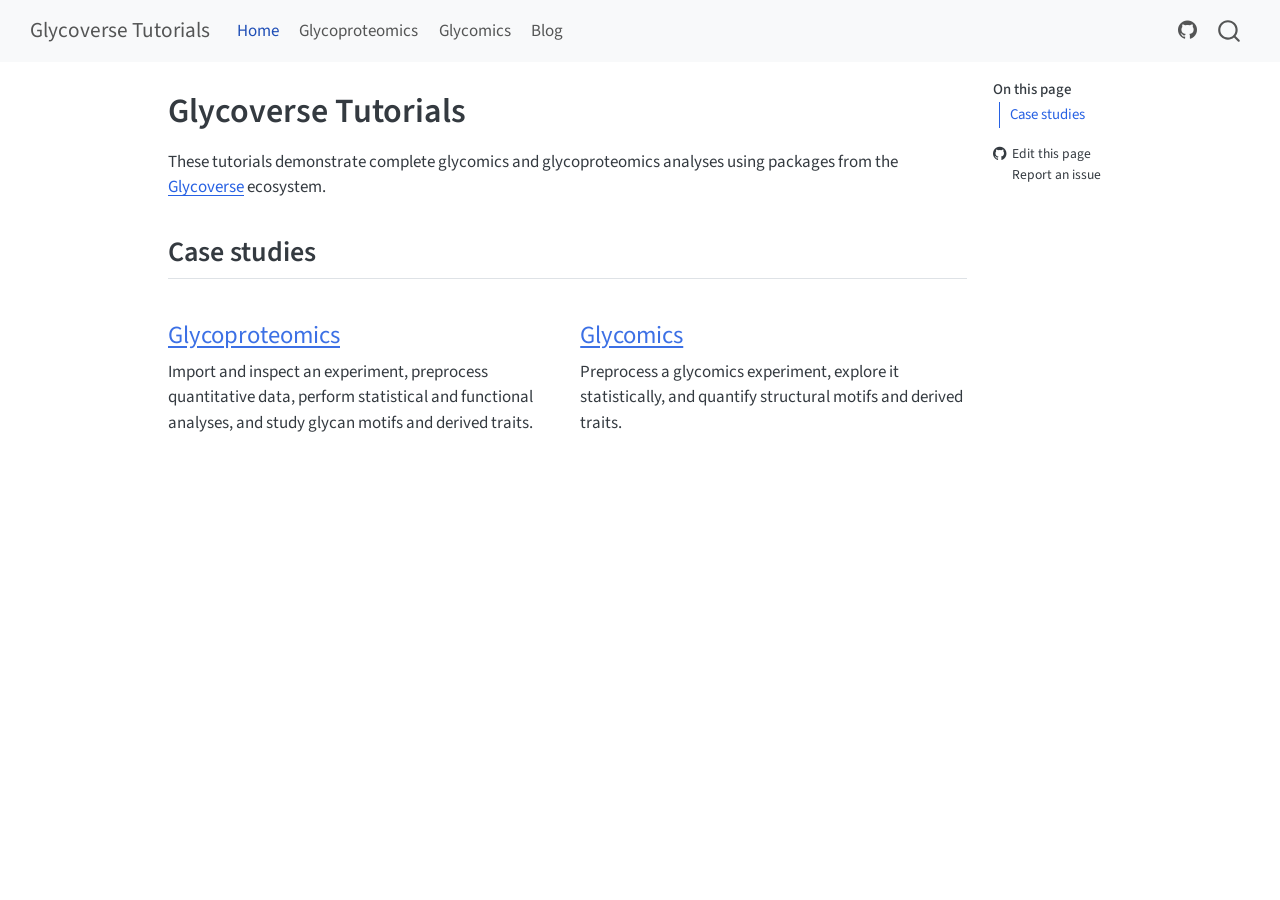
==== docs/index.html @ ebcf5460 "feat: add Blog page" ====
<!DOCTYPE html>
<html xmlns="http://www.w3.org/1999/xhtml" lang="en" xml:lang="en"><head>

<meta charset="utf-8">
<meta name="generator" content="quarto-1.8.26">

<meta name="viewport" content="width=device-width, initial-scale=1.0, user-scalable=yes">


<title>Glycoverse Tutorials</title>
<style>
code{white-space: pre-wrap;}
span.smallcaps{font-variant: small-caps;}
div.columns{display: flex; gap: min(4vw, 1.5em);}
div.column{flex: auto; overflow-x: auto;}
div.hanging-indent{margin-left: 1.5em; text-indent: -1.5em;}
ul.task-list{list-style: none;}
ul.task-list li input[type="checkbox"] {
  width: 0.8em;
  margin: 0 0.8em 0.2em -1em; /* quarto-specific, see https://github.com/quarto-dev/quarto-cli/issues/4556 */ 
  vertical-align: middle;
}
</style>


<script src="site_libs/quarto-nav/quarto-nav.js"></script>
<script src="site_libs/quarto-nav/headroom.min.js"></script>
<script src="site_libs/clipboard/clipboard.min.js"></script>
<script src="site_libs/quarto-search/autocomplete.umd.js"></script>
<script src="site_libs/quarto-search/fuse.min.js"></script>
<script src="site_libs/quarto-search/quarto-search.js"></script>
<meta name="quarto:offset" content="./">
<script src="site_libs/quarto-html/quarto.js" type="module"></script>
<script src="site_libs/quarto-html/tabsets/tabsets.js" type="module"></script>
<script src="site_libs/quarto-html/axe/axe-check.js" type="module"></script>
<script src="site_libs/quarto-html/popper.min.js"></script>
<script src="site_libs/quarto-html/tippy.umd.min.js"></script>
<script src="site_libs/quarto-html/anchor.min.js"></script>
<link href="site_libs/quarto-html/tippy.css" rel="stylesheet">
<link href="site_libs/quarto-html/quarto-syntax-highlighting-587c61ba64f3a5504c4d52d930310e48.css" rel="stylesheet" id="quarto-text-highlighting-styles">
<script src="site_libs/bootstrap/bootstrap.min.js"></script>
<link href="site_libs/bootstrap/bootstrap-icons.css" rel="stylesheet">
<link href="site_libs/bootstrap/bootstrap-b3b235ae6ba71d6e5c2a90c00144237d.min.css" rel="stylesheet" append-hash="true" id="quarto-bootstrap" data-mode="light">
<script id="quarto-search-options" type="application/json">{
  "location": "navbar",
  "copy-button": false,
  "collapse-after": 3,
  "panel-placement": "end",
  "type": "overlay",
  "limit": 50,
  "keyboard-shortcut": [
    "f",
    "/",
    "s"
  ],
  "show-item-context": false,
  "language": {
    "search-no-results-text": "No results",
    "search-matching-documents-text": "matching documents",
    "search-copy-link-title": "Copy link to search",
    "search-hide-matches-text": "Hide additional matches",
    "search-more-match-text": "more match in this document",
    "search-more-matches-text": "more matches in this document",
    "search-clear-button-title": "Clear",
    "search-text-placeholder": "",
    "search-detached-cancel-button-title": "Cancel",
    "search-submit-button-title": "Submit",
    "search-label": "Search"
  }
}</script>


</head>

<body class="nav-fixed quarto-light">

<div id="quarto-search-results"></div>
  <header id="quarto-header" class="headroom fixed-top">
    <nav class="navbar navbar-expand-lg " data-bs-theme="dark">
      <div class="navbar-container container-fluid">
      <div class="navbar-brand-container mx-auto">
    <a class="navbar-brand" href="./index.html">
    <span class="navbar-title">Glycoverse Tutorials</span>
    </a>
  </div>
            <div id="quarto-search" class="" title="Search"></div>
          <button class="navbar-toggler" type="button" data-bs-toggle="collapse" data-bs-target="#navbarCollapse" aria-controls="navbarCollapse" role="menu" aria-expanded="false" aria-label="Toggle navigation" onclick="if (window.quartoToggleHeadroom) { window.quartoToggleHeadroom(); }">
  <span class="navbar-toggler-icon"></span>
</button>
          <div class="collapse navbar-collapse" id="navbarCollapse">
            <ul class="navbar-nav navbar-nav-scroll me-auto">
  <li class="nav-item">
    <a class="nav-link active" href="./index.html" aria-current="page"> 
<span class="menu-text">Home</span></a>
  </li>  
  <li class="nav-item">
    <a class="nav-link" href="./tutorials/glycoproteomics.html"> 
<span class="menu-text">Glycoproteomics</span></a>
  </li>  
  <li class="nav-item">
    <a class="nav-link" href="./tutorials/glycomics.html"> 
<span class="menu-text">Glycomics</span></a>
  </li>  
  <li class="nav-item">
    <a class="nav-link" href="./blog.html"> 
<span class="menu-text">Blog</span></a>
  </li>  
</ul>
            <ul class="navbar-nav navbar-nav-scroll ms-auto">
  <li class="nav-item compact">
    <a class="nav-link" href="https://github.com/glycoverse/glycoverse-tutorial"> <i class="bi bi-github" role="img">
</i> 
<span class="menu-text"></span></a>
  </li>  
</ul>
          </div> <!-- /navcollapse -->
            <div class="quarto-navbar-tools">
</div>
      </div> <!-- /container-fluid -->
    </nav>
</header>
<!-- content -->
<div id="quarto-content" class="quarto-container page-columns page-rows-contents page-layout-article page-navbar">
<!-- sidebar -->
<!-- margin-sidebar -->
    <div id="quarto-margin-sidebar" class="sidebar margin-sidebar">
        <nav id="TOC" role="doc-toc" class="toc-active">
    <h2 id="toc-title">On this page</h2>
   
  <ul>
  <li><a href="#case-studies" id="toc-case-studies" class="nav-link active" data-scroll-target="#case-studies">Case studies</a></li>
  </ul>
<div class="toc-actions"><ul><li><a href="https://github.com/glycoverse/glycoverse-tutorial/edit/main/index.qmd" class="toc-action"><i class="bi bi-github"></i>Edit this page</a></li><li><a href="https://github.com/glycoverse/glycoverse-tutorial/issues/new" class="toc-action"><i class="bi empty"></i>Report an issue</a></li></ul></div></nav>
    </div>
<!-- main -->
<main class="content" id="quarto-document-content">

<header id="title-block-header" class="quarto-title-block default">
<div class="quarto-title">
<h1 class="title">Glycoverse Tutorials</h1>
</div>



<div class="quarto-title-meta">

    
  
    
  </div>
  


</header>


<p>These tutorials demonstrate complete glycomics and glycoproteomics analyses using packages from the <a href="https://github.com/glycoverse">Glycoverse</a> ecosystem.</p>
<section id="case-studies" class="level2">
<h2 class="anchored" data-anchor-id="case-studies">Case studies</h2>
<div class="grid">
<section id="glycoproteomics" class="level3 g-col-12 g-col-md-6">
<h3 class="anchored" data-anchor-id="glycoproteomics"><a href="./tutorials/glycoproteomics.html">Glycoproteomics</a></h3>
<p>Import and inspect an experiment, preprocess quantitative data, perform statistical and functional analyses, and study glycan motifs and derived traits.</p>
</section>
<section id="glycomics" class="level3 g-col-12 g-col-md-6">
<h3 class="anchored" data-anchor-id="glycomics"><a href="./tutorials/glycomics.html">Glycomics</a></h3>
<p>Preprocess a glycomics experiment, explore it statistically, and quantify structural motifs and derived traits.</p>
</section>
</div>


</section>

</main> <!-- /main -->
<script id="quarto-html-after-body" type="application/javascript">
  window.document.addEventListener("DOMContentLoaded", function (event) {
    const icon = "";
    const anchorJS = new window.AnchorJS();
    anchorJS.options = {
      placement: 'right',
      icon: icon
    };
    anchorJS.add('.anchored');
    const isCodeAnnotation = (el) => {
      for (const clz of el.classList) {
        if (clz.startsWith('code-annotation-')) {                     
          return true;
        }
      }
      return false;
    }
    const onCopySuccess = function(e) {
      // button target
      const button = e.trigger;
      // don't keep focus
      button.blur();
      // flash "checked"
      button.classList.add('code-copy-button-checked');
      var currentTitle = button.getAttribute("title");
      button.setAttribute("title", "Copied!");
      let tooltip;
      if (window.bootstrap) {
        button.setAttribute("data-bs-toggle", "tooltip");
        button.setAttribute("data-bs-placement", "left");
        button.setAttribute("data-bs-title", "Copied!");
        tooltip = new bootstrap.Tooltip(button, 
          { trigger: "manual", 
            customClass: "code-copy-button-tooltip",
            offset: [0, -8]});
        tooltip.show();    
      }
      setTimeout(function() {
        if (tooltip) {
          tooltip.hide();
          button.removeAttribute("data-bs-title");
          button.removeAttribute("data-bs-toggle");
          button.removeAttribute("data-bs-placement");
        }
        button.setAttribute("title", currentTitle);
        button.classList.remove('code-copy-button-checked');
      }, 1000);
      // clear code selection
      e.clearSelection();
    }
    const getTextToCopy = function(trigger) {
      const outerScaffold = trigger.parentElement.cloneNode(true);
      const codeEl = outerScaffold.querySelector('code');
      for (const childEl of codeEl.children) {
        if (isCodeAnnotation(childEl)) {
          childEl.remove();
        }
      }
      return codeEl.innerText;
    }
    const clipboard = new window.ClipboardJS('.code-copy-button:not([data-in-quarto-modal])', {
      text: getTextToCopy
    });
    clipboard.on('success', onCopySuccess);
    if (window.document.getElementById('quarto-embedded-source-code-modal')) {
      const clipboardModal = new window.ClipboardJS('.code-copy-button[data-in-quarto-modal]', {
        text: getTextToCopy,
        container: window.document.getElementById('quarto-embedded-source-code-modal')
      });
      clipboardModal.on('success', onCopySuccess);
    }
      var localhostRegex = new RegExp(/^(?:http|https):\/\/localhost\:?[0-9]*\//);
      var mailtoRegex = new RegExp(/^mailto:/);
        var filterRegex = new RegExp("https:\/\/glycoverse\.github\.io\/glycoverse-tutorial\/");
      var isInternal = (href) => {
          return filterRegex.test(href) || localhostRegex.test(href) || mailtoRegex.test(href);
      }
      // Inspect non-navigation links and adorn them if external
     var links = window.document.querySelectorAll('a[href]:not(.nav-link):not(.navbar-brand):not(.toc-action):not(.sidebar-link):not(.sidebar-item-toggle):not(.pagination-link):not(.no-external):not([aria-hidden]):not(.dropdown-item):not(.quarto-navigation-tool):not(.about-link)');
      for (var i=0; i<links.length; i++) {
        const link = links[i];
        if (!isInternal(link.href)) {
          // undo the damage that might have been done by quarto-nav.js in the case of
          // links that we want to consider external
          if (link.dataset.originalHref !== undefined) {
            link.href = link.dataset.originalHref;
          }
        }
      }
    function tippyHover(el, contentFn, onTriggerFn, onUntriggerFn) {
      const config = {
        allowHTML: true,
        maxWidth: 500,
        delay: 100,
        arrow: false,
        appendTo: function(el) {
            return el.parentElement;
        },
        interactive: true,
        interactiveBorder: 10,
        theme: 'quarto',
        placement: 'bottom-start',
      };
      if (contentFn) {
        config.content = contentFn;
      }
      if (onTriggerFn) {
        config.onTrigger = onTriggerFn;
      }
      if (onUntriggerFn) {
        config.onUntrigger = onUntriggerFn;
      }
      window.tippy(el, config); 
    }
    const noterefs = window.document.querySelectorAll('a[role="doc-noteref"]');
    for (var i=0; i<noterefs.length; i++) {
      const ref = noterefs[i];
      tippyHover(ref, function() {
        // use id or data attribute instead here
        let href = ref.getAttribute('data-footnote-href') || ref.getAttribute('href');
        try { href = new URL(href).hash; } catch {}
        const id = href.replace(/^#\/?/, "");
        const note = window.document.getElementById(id);
        if (note) {
          return note.innerHTML;
        } else {
          return "";
        }
      });
    }
    const xrefs = window.document.querySelectorAll('a.quarto-xref');
    const processXRef = (id, note) => {
      // Strip column container classes
      const stripColumnClz = (el) => {
        el.classList.remove("page-full", "page-columns");
        if (el.children) {
          for (const child of el.children) {
            stripColumnClz(child);
          }
        }
      }
      stripColumnClz(note)
      if (id === null || id.startsWith('sec-')) {
        // Special case sections, only their first couple elements
        const container = document.createElement("div");
        if (note.children && note.children.length > 2) {
          container.appendChild(note.children[0].cloneNode(true));
          for (let i = 1; i < note.children.length; i++) {
            const child = note.children[i];
            if (child.tagName === "P" && child.innerText === "") {
              continue;
            } else {
              container.appendChild(child.cloneNode(true));
              break;
            }
          }
          if (window.Quarto?.typesetMath) {
            window.Quarto.typesetMath(container);
          }
          return container.innerHTML
        } else {
          if (window.Quarto?.typesetMath) {
            window.Quarto.typesetMath(note);
          }
          return note.innerHTML;
        }
      } else {
        // Remove any anchor links if they are present
        const anchorLink = note.querySelector('a.anchorjs-link');
        if (anchorLink) {
          anchorLink.remove();
        }
        if (window.Quarto?.typesetMath) {
          window.Quarto.typesetMath(note);
        }
        if (note.classList.contains("callout")) {
          return note.outerHTML;
        } else {
          return note.innerHTML;
        }
      }
    }
    for (var i=0; i<xrefs.length; i++) {
      const xref = xrefs[i];
      tippyHover(xref, undefined, function(instance) {
        instance.disable();
        let url = xref.getAttribute('href');
        let hash = undefined; 
        if (url.startsWith('#')) {
          hash = url;
        } else {
          try { hash = new URL(url).hash; } catch {}
        }
        if (hash) {
          const id = hash.replace(/^#\/?/, "");
          const note = window.document.getElementById(id);
          if (note !== null) {
            try {
              const html = processXRef(id, note.cloneNode(true));
              instance.setContent(html);
            } finally {
              instance.enable();
              instance.show();
            }
          } else {
            // See if we can fetch this
            fetch(url.split('#')[0])
            .then(res => res.text())
            .then(html => {
              const parser = new DOMParser();
              const htmlDoc = parser.parseFromString(html, "text/html");
              const note = htmlDoc.getElementById(id);
              if (note !== null) {
                const html = processXRef(id, note);
                instance.setContent(html);
              } 
            }).finally(() => {
              instance.enable();
              instance.show();
            });
          }
        } else {
          // See if we can fetch a full url (with no hash to target)
          // This is a special case and we should probably do some content thinning / targeting
          fetch(url)
          .then(res => res.text())
          .then(html => {
            const parser = new DOMParser();
            const htmlDoc = parser.parseFromString(html, "text/html");
            const note = htmlDoc.querySelector('main.content');
            if (note !== null) {
              // This should only happen for chapter cross references
              // (since there is no id in the URL)
              // remove the first header
              if (note.children.length > 0 && note.children[0].tagName === "HEADER") {
                note.children[0].remove();
              }
              const html = processXRef(null, note);
              instance.setContent(html);
            } 
          }).finally(() => {
            instance.enable();
            instance.show();
          });
        }
      }, function(instance) {
      });
    }
        let selectedAnnoteEl;
        const selectorForAnnotation = ( cell, annotation) => {
          let cellAttr = 'data-code-cell="' + cell + '"';
          let lineAttr = 'data-code-annotation="' +  annotation + '"';
          const selector = 'span[' + cellAttr + '][' + lineAttr + ']';
          return selector;
        }
        const selectCodeLines = (annoteEl) => {
          const doc = window.document;
          const targetCell = annoteEl.getAttribute("data-target-cell");
          const targetAnnotation = annoteEl.getAttribute("data-target-annotation");
          const annoteSpan = window.document.querySelector(selectorForAnnotation(targetCell, targetAnnotation));
          const lines = annoteSpan.getAttribute("data-code-lines").split(",");
          const lineIds = lines.map((line) => {
            return targetCell + "-" + line;
          })
          let top = null;
          let height = null;
          let parent = null;
          if (lineIds.length > 0) {
              //compute the position of the single el (top and bottom and make a div)
              const el = window.document.getElementById(lineIds[0]);
              top = el.offsetTop;
              height = el.offsetHeight;
              parent = el.parentElement.parentElement;
            if (lineIds.length > 1) {
              const lastEl = window.document.getElementById(lineIds[lineIds.length - 1]);
              const bottom = lastEl.offsetTop + lastEl.offsetHeight;
              height = bottom - top;
            }
            if (top !== null && height !== null && parent !== null) {
              // cook up a div (if necessary) and position it 
              let div = window.document.getElementById("code-annotation-line-highlight");
              if (div === null) {
                div = window.document.createElement("div");
                div.setAttribute("id", "code-annotation-line-highlight");
                div.style.position = 'absolute';
                parent.appendChild(div);
              }
              div.style.top = top - 2 + "px";
              div.style.height = height + 4 + "px";
              div.style.left = 0;
              let gutterDiv = window.document.getElementById("code-annotation-line-highlight-gutter");
              if (gutterDiv === null) {
                gutterDiv = window.document.createElement("div");
                gutterDiv.setAttribute("id", "code-annotation-line-highlight-gutter");
                gutterDiv.style.position = 'absolute';
                const codeCell = window.document.getElementById(targetCell);
                const gutter = codeCell.querySelector('.code-annotation-gutter');
                gutter.appendChild(gutterDiv);
              }
              gutterDiv.style.top = top - 2 + "px";
              gutterDiv.style.height = height + 4 + "px";
            }
            selectedAnnoteEl = annoteEl;
          }
        };
        const unselectCodeLines = () => {
          const elementsIds = ["code-annotation-line-highlight", "code-annotation-line-highlight-gutter"];
          elementsIds.forEach((elId) => {
            const div = window.document.getElementById(elId);
            if (div) {
              div.remove();
            }
          });
          selectedAnnoteEl = undefined;
        };
          // Handle positioning of the toggle
      window.addEventListener(
        "resize",
        throttle(() => {
          elRect = undefined;
          if (selectedAnnoteEl) {
            selectCodeLines(selectedAnnoteEl);
          }
        }, 10)
      );
      function throttle(fn, ms) {
      let throttle = false;
      let timer;
        return (...args) => {
          if(!throttle) { // first call gets through
              fn.apply(this, args);
              throttle = true;
          } else { // all the others get throttled
              if(timer) clearTimeout(timer); // cancel #2
              timer = setTimeout(() => {
                fn.apply(this, args);
                timer = throttle = false;
              }, ms);
          }
        };
      }
        // Attach click handler to the DT
        const annoteDls = window.document.querySelectorAll('dt[data-target-cell]');
        for (const annoteDlNode of annoteDls) {
          annoteDlNode.addEventListener('click', (event) => {
            const clickedEl = event.target;
            if (clickedEl !== selectedAnnoteEl) {
              unselectCodeLines();
              const activeEl = window.document.querySelector('dt[data-target-cell].code-annotation-active');
              if (activeEl) {
                activeEl.classList.remove('code-annotation-active');
              }
              selectCodeLines(clickedEl);
              clickedEl.classList.add('code-annotation-active');
            } else {
              // Unselect the line
              unselectCodeLines();
              clickedEl.classList.remove('code-annotation-active');
            }
          });
        }
    const findCites = (el) => {
      const parentEl = el.parentElement;
      if (parentEl) {
        const cites = parentEl.dataset.cites;
        if (cites) {
          return {
            el,
            cites: cites.split(' ')
          };
        } else {
          return findCites(el.parentElement)
        }
      } else {
        return undefined;
      }
    };
    var bibliorefs = window.document.querySelectorAll('a[role="doc-biblioref"]');
    for (var i=0; i<bibliorefs.length; i++) {
      const ref = bibliorefs[i];
      const citeInfo = findCites(ref);
      if (citeInfo) {
        tippyHover(citeInfo.el, function() {
          var popup = window.document.createElement('div');
          citeInfo.cites.forEach(function(cite) {
            var citeDiv = window.document.createElement('div');
            citeDiv.classList.add('hanging-indent');
            citeDiv.classList.add('csl-entry');
            var biblioDiv = window.document.getElementById('ref-' + cite);
            if (biblioDiv) {
              citeDiv.innerHTML = biblioDiv.innerHTML;
            }
            popup.appendChild(citeDiv);
          });
          return popup.innerHTML;
        });
      }
    }
  });
  </script>
</div> <!-- /content -->




<footer class="footer"><div class="nav-footer"><div class="nav-footer-center"><div class="toc-actions d-sm-block d-md-none"><ul><li><a href="https://github.com/glycoverse/glycoverse-tutorial/edit/main/index.qmd" class="toc-action"><i class="bi bi-github"></i>Edit this page</a></li><li><a href="https://github.com/glycoverse/glycoverse-tutorial/issues/new" class="toc-action"><i class="bi empty"></i>Report an issue</a></li></ul></div></div></div></footer></body></html>
---- docs/site_libs/quarto-html/tippy.css ----
.tippy-box[data-animation=fade][data-state=hidden]{opacity:0}[data-tippy-root]{max-width:calc(100vw - 10px)}.tippy-box{position:relative;background-color:#333;color:#fff;border-radius:4px;font-size:14px;line-height:1.4;white-space:normal;outline:0;transition-property:transform,visibility,opacity}.tippy-box[data-placement^=top]>.tippy-arrow{bottom:0}.tippy-box[data-placement^=top]>.tippy-arrow:before{bottom:-7px;left:0;border-width:8px 8px 0;border-top-color:initial;transform-origin:center top}.tippy-box[data-placement^=bottom]>.tippy-arrow{top:0}.tippy-box[data-placement^=bottom]>.tippy-arrow:before{top:-7px;left:0;border-width:0 8px 8px;border-bottom-color:initial;transform-origin:center bottom}.tippy-box[data-placement^=left]>.tippy-arrow{right:0}.tippy-box[data-placement^=left]>.tippy-arrow:before{border-width:8px 0 8px 8px;border-left-color:initial;right:-7px;transform-origin:center left}.tippy-box[data-placement^=right]>.tippy-arrow{left:0}.tippy-box[data-placement^=right]>.tippy-arrow:before{left:-7px;border-width:8px 8px 8px 0;border-right-color:initial;transform-origin:center right}.tippy-box[data-inertia][data-state=visible]{transition-timing-function:cubic-bezier(.54,1.5,.38,1.11)}.tippy-arrow{width:16px;height:16px;color:#333}.tippy-arrow:before{content:"";position:absolute;border-color:transparent;border-style:solid}.tippy-content{position:relative;padding:5px 9px;z-index:1}
---- docs/site_libs/quarto-html/quarto-syntax-highlighting-587c61ba64f3a5504c4d52d930310e48.css ----
/* quarto syntax highlight colors */
:root {
  --quarto-hl-ot-color: #003B4F;
  --quarto-hl-at-color: #657422;
  --quarto-hl-ss-color: #20794D;
  --quarto-hl-an-color: #5E5E5E;
  --quarto-hl-fu-color: #4758AB;
  --quarto-hl-st-color: #20794D;
  --quarto-hl-cf-color: #003B4F;
  --quarto-hl-op-color: #5E5E5E;
  --quarto-hl-er-color: #AD0000;
  --quarto-hl-bn-color: #AD0000;
  --quarto-hl-al-color: #AD0000;
  --quarto-hl-va-color: #111111;
  --quarto-hl-bu-color: inherit;
  --quarto-hl-ex-color: inherit;
  --quarto-hl-pp-color: #AD0000;
  --quarto-hl-in-color: #5E5E5E;
  --quarto-hl-vs-color: #20794D;
  --quarto-hl-wa-color: #5E5E5E;
  --quarto-hl-do-color: #5E5E5E;
  --quarto-hl-im-color: #00769E;
  --quarto-hl-ch-color: #20794D;
  --quarto-hl-dt-color: #AD0000;
  --quarto-hl-fl-color: #AD0000;
  --quarto-hl-co-color: #5E5E5E;
  --quarto-hl-cv-color: #5E5E5E;
  --quarto-hl-cn-color: #8f5902;
  --quarto-hl-sc-color: #5E5E5E;
  --quarto-hl-dv-color: #AD0000;
  --quarto-hl-kw-color: #003B4F;
}

/* other quarto variables */
:root {
  --quarto-font-monospace: SFMono-Regular, Menlo, Monaco, Consolas, "Liberation Mono", "Courier New", monospace;
}

/* syntax highlight based on Pandoc's rules */
pre > code.sourceCode > span {
  color: #003B4F;
}

code.sourceCode > span {
  color: #003B4F;
}

div.sourceCode,
div.sourceCode pre.sourceCode {
  color: #003B4F;
}

/* Normal */
code span {
  color: #003B4F;
}

/* Alert */
code span.al {
  color: #AD0000;
  font-style: inherit;
}

/* Annotation */
code span.an {
  color: #5E5E5E;
  font-style: inherit;
}

/* Attribute */
code span.at {
  color: #657422;
  font-style: inherit;
}

/* BaseN */
code span.bn {
  color: #AD0000;
  font-style: inherit;
}

/* BuiltIn */
code span.bu {
  font-style: inherit;
}

/* ControlFlow */
code span.cf {
  color: #003B4F;
  font-weight: bold;
  font-style: inherit;
}

/* Char */
code span.ch {
  color: #20794D;
  font-style: inherit;
}

/* Constant */
code span.cn {
  color: #8f5902;
  font-style: inherit;
}

/* Comment */
code span.co {
  color: #5E5E5E;
  font-style: inherit;
}

/* CommentVar */
code span.cv {
  color: #5E5E5E;
  font-style: italic;
}

/* Documentation */
code span.do {
  color: #5E5E5E;
  font-style: italic;
}

/* DataType */
code span.dt {
  color: #AD0000;
  font-style: inherit;
}

/* DecVal */
code span.dv {
  color: #AD0000;
  font-style: inherit;
}

/* Error */
code span.er {
  color: #AD0000;
  font-style: inherit;
}

/* Extension */
code span.ex {
  font-style: inherit;
}

/* Float */
code span.fl {
  color: #AD0000;
  font-style: inherit;
}

/* Function */
code span.fu {
  color: #4758AB;
  font-style: inherit;
}

/* Import */
code span.im {
  color: #00769E;
  font-style: inherit;
}

/* Information */
code span.in {
  color: #5E5E5E;
  font-style: inherit;
}

/* Keyword */
code span.kw {
  color: #003B4F;
  font-weight: bold;
  font-style: inherit;
}

/* Operator */
code span.op {
  color: #5E5E5E;
  font-style: inherit;
}

/* Other */
code span.ot {
  color: #003B4F;
  font-style: inherit;
}

/* Preprocessor */
code span.pp {
  color: #AD0000;
  font-style: inherit;
}

/* SpecialChar */
code span.sc {
  color: #5E5E5E;
  font-style: inherit;
}

/* SpecialString */
code span.ss {
  color: #20794D;
  font-style: inherit;
}

/* String */
code span.st {
  color: #20794D;
  font-style: inherit;
}

/* Variable */
code span.va {
  color: #111111;
  font-style: inherit;
}

/* VerbatimString */
code span.vs {
  color: #20794D;
  font-style: inherit;
}

/* Warning */
code span.wa {
  color: #5E5E5E;
  font-style: italic;
}

.prevent-inlining {
  content: "</";
}

/*# sourceMappingURL=2dce1cc6c82594539e1579de68416b47.css.map */
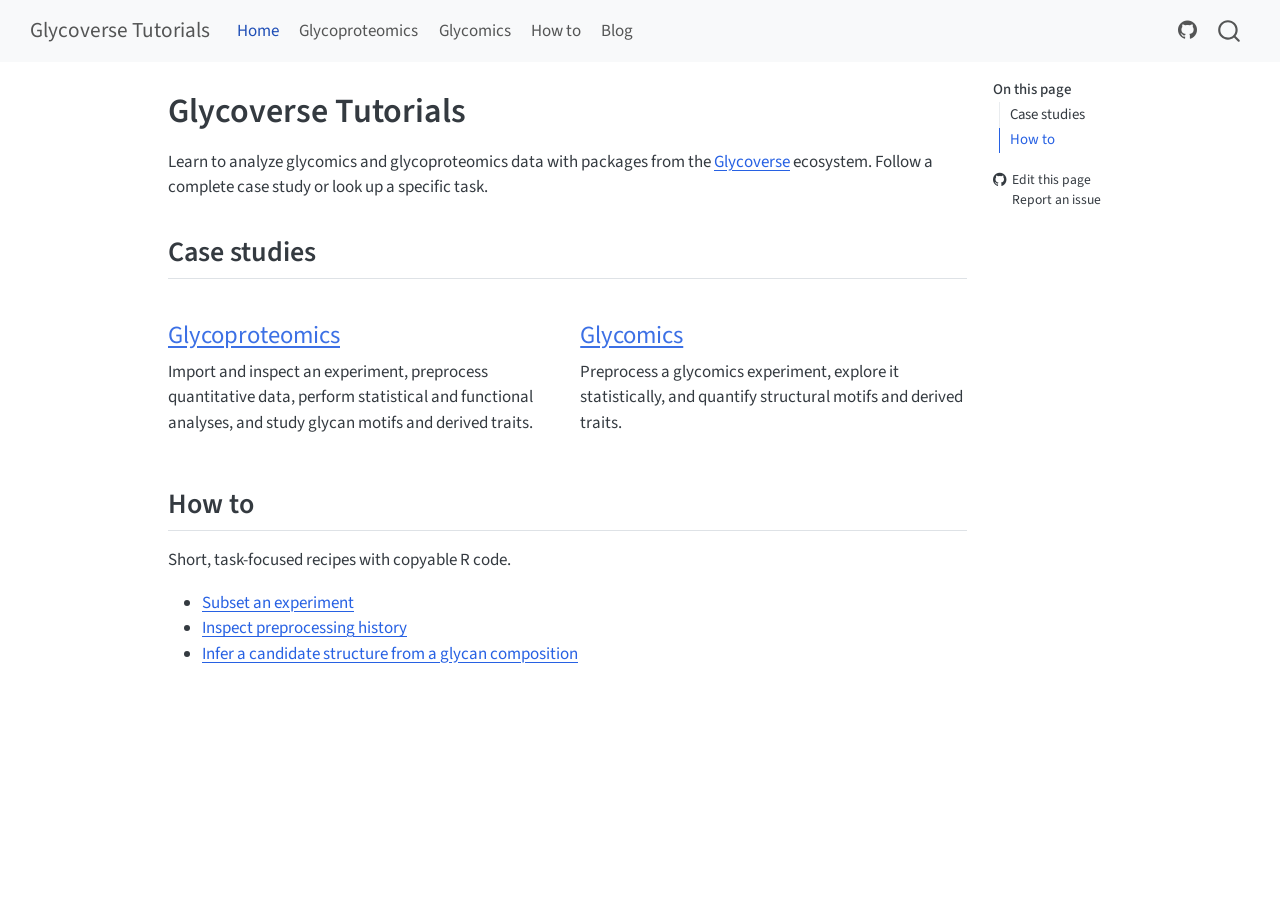
==== commit 121ea2e5: "docs: add Glycoverse how-to recipes" ====
--- a/docs/index.html
+++ b/docs/index.html
@@ -102,6 +102,10 @@
 <span class="menu-text">Glycomics</span></a>
   </li>  
   <li class="nav-item">
+    <a class="nav-link" href="./how-to/index.html">
+<span class="menu-text">How to</span></a>
+  </li>
+  <li class="nav-item">
     <a class="nav-link" href="./blog.html"> 
 <span class="menu-text">Blog</span></a>
   </li>  
@@ -129,6 +133,7 @@
    
   <ul>
   <li><a href="#case-studies" id="toc-case-studies" class="nav-link active" data-scroll-target="#case-studies">Case studies</a></li>
+  <li><a href="#how-to" id="toc-how-to" class="nav-link" data-scroll-target="#how-to">How to</a></li>
   </ul>
 <div class="toc-actions"><ul><li><a href="https://github.com/glycoverse/glycoverse-tutorial/edit/main/index.qmd" class="toc-action"><i class="bi bi-github"></i>Edit this page</a></li><li><a href="https://github.com/glycoverse/glycoverse-tutorial/issues/new" class="toc-action"><i class="bi empty"></i>Report an issue</a></li></ul></div></nav>
     </div>
@@ -154,7 +159,7 @@
 </header>
 
 
-<p>These tutorials demonstrate complete glycomics and glycoproteomics analyses using packages from the <a href="https://github.com/glycoverse">Glycoverse</a> ecosystem.</p>
+<p>Learn to analyze glycomics and glycoproteomics data with packages from the <a href="https://github.com/glycoverse">Glycoverse</a> ecosystem. Follow a complete case study or look up a specific task.</p>
 <section id="case-studies" class="level2">
 <h2 class="anchored" data-anchor-id="case-studies">Case studies</h2>
 <div class="grid">
@@ -167,6 +172,15 @@
 <p>Preprocess a glycomics experiment, explore it statistically, and quantify structural motifs and derived traits.</p>
 </section>
 </div>
+</section>
+<section id="how-to" class="level2">
+<h2 class="anchored" data-anchor-id="how-to">How to</h2>
+<p>Short, task-focused recipes with copyable R code.</p>
+<ul>
+<li><a href="./how-to/index.html#subset-an-experiment">Subset an experiment</a></li>
+<li><a href="./how-to/index.html#inspect-preprocessing-history">Inspect preprocessing history</a></li>
+<li><a href="./how-to/index.html#infer-a-candidate-structure-from-a-glycan-composition">Infer a candidate structure from a glycan composition</a></li>
+</ul>
 
 
 </section>
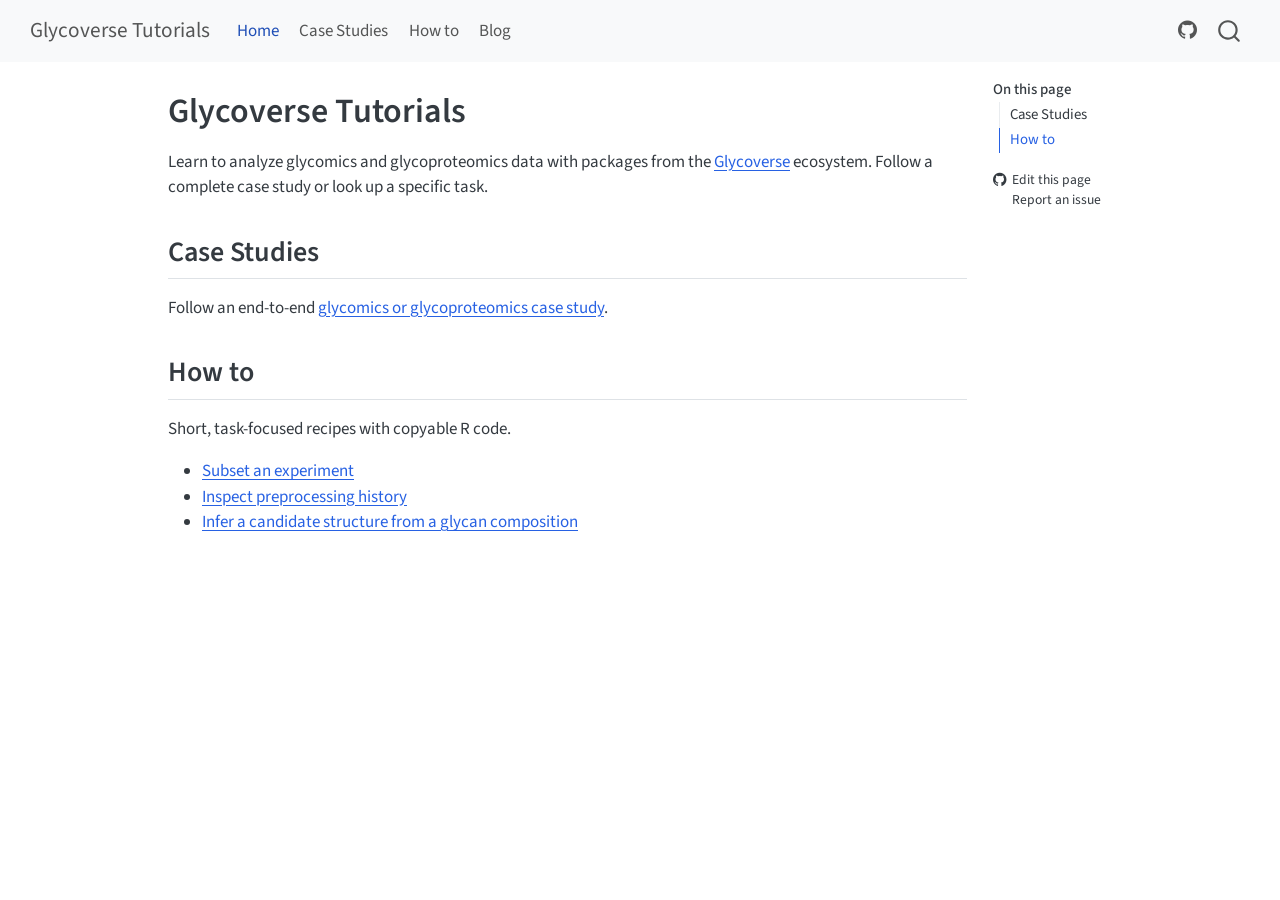
==== commit 3541c060: "docs: group tutorials under case studies" ====
--- a/docs/index.html
+++ b/docs/index.html
@@ -94,13 +94,9 @@
 <span class="menu-text">Home</span></a>
   </li>  
   <li class="nav-item">
-    <a class="nav-link" href="./tutorials/glycoproteomics.html"> 
-<span class="menu-text">Glycoproteomics</span></a>
-  </li>  
-  <li class="nav-item">
-    <a class="nav-link" href="./tutorials/glycomics.html"> 
-<span class="menu-text">Glycomics</span></a>
-  </li>  
+    <a class="nav-link" href="./case-studies/index.html">
+<span class="menu-text">Case Studies</span></a>
+  </li>
   <li class="nav-item">
     <a class="nav-link" href="./how-to/index.html">
 <span class="menu-text">How to</span></a>
@@ -132,7 +128,7 @@
     <h2 id="toc-title">On this page</h2>
    
   <ul>
-  <li><a href="#case-studies" id="toc-case-studies" class="nav-link active" data-scroll-target="#case-studies">Case studies</a></li>
+  <li><a href="#case-studies" id="toc-case-studies" class="nav-link active" data-scroll-target="#case-studies">Case Studies</a></li>
   <li><a href="#how-to" id="toc-how-to" class="nav-link" data-scroll-target="#how-to">How to</a></li>
   </ul>
 <div class="toc-actions"><ul><li><a href="https://github.com/glycoverse/glycoverse-tutorial/edit/main/index.qmd" class="toc-action"><i class="bi bi-github"></i>Edit this page</a></li><li><a href="https://github.com/glycoverse/glycoverse-tutorial/issues/new" class="toc-action"><i class="bi empty"></i>Report an issue</a></li></ul></div></nav>
@@ -161,17 +157,8 @@
 
 <p>Learn to analyze glycomics and glycoproteomics data with packages from the <a href="https://github.com/glycoverse">Glycoverse</a> ecosystem. Follow a complete case study or look up a specific task.</p>
 <section id="case-studies" class="level2">
-<h2 class="anchored" data-anchor-id="case-studies">Case studies</h2>
-<div class="grid">
-<section id="glycoproteomics" class="level3 g-col-12 g-col-md-6">
-<h3 class="anchored" data-anchor-id="glycoproteomics"><a href="./tutorials/glycoproteomics.html">Glycoproteomics</a></h3>
-<p>Import and inspect an experiment, preprocess quantitative data, perform statistical and functional analyses, and study glycan motifs and derived traits.</p>
-</section>
-<section id="glycomics" class="level3 g-col-12 g-col-md-6">
-<h3 class="anchored" data-anchor-id="glycomics"><a href="./tutorials/glycomics.html">Glycomics</a></h3>
-<p>Preprocess a glycomics experiment, explore it statistically, and quantify structural motifs and derived traits.</p>
-</section>
-</div>
+<h2 class="anchored" data-anchor-id="case-studies">Case Studies</h2>
+<p>Follow an end-to-end <a href="./case-studies/index.html">glycomics or glycoproteomics case study</a>.</p>
 </section>
 <section id="how-to" class="level2">
 <h2 class="anchored" data-anchor-id="how-to">How to</h2>
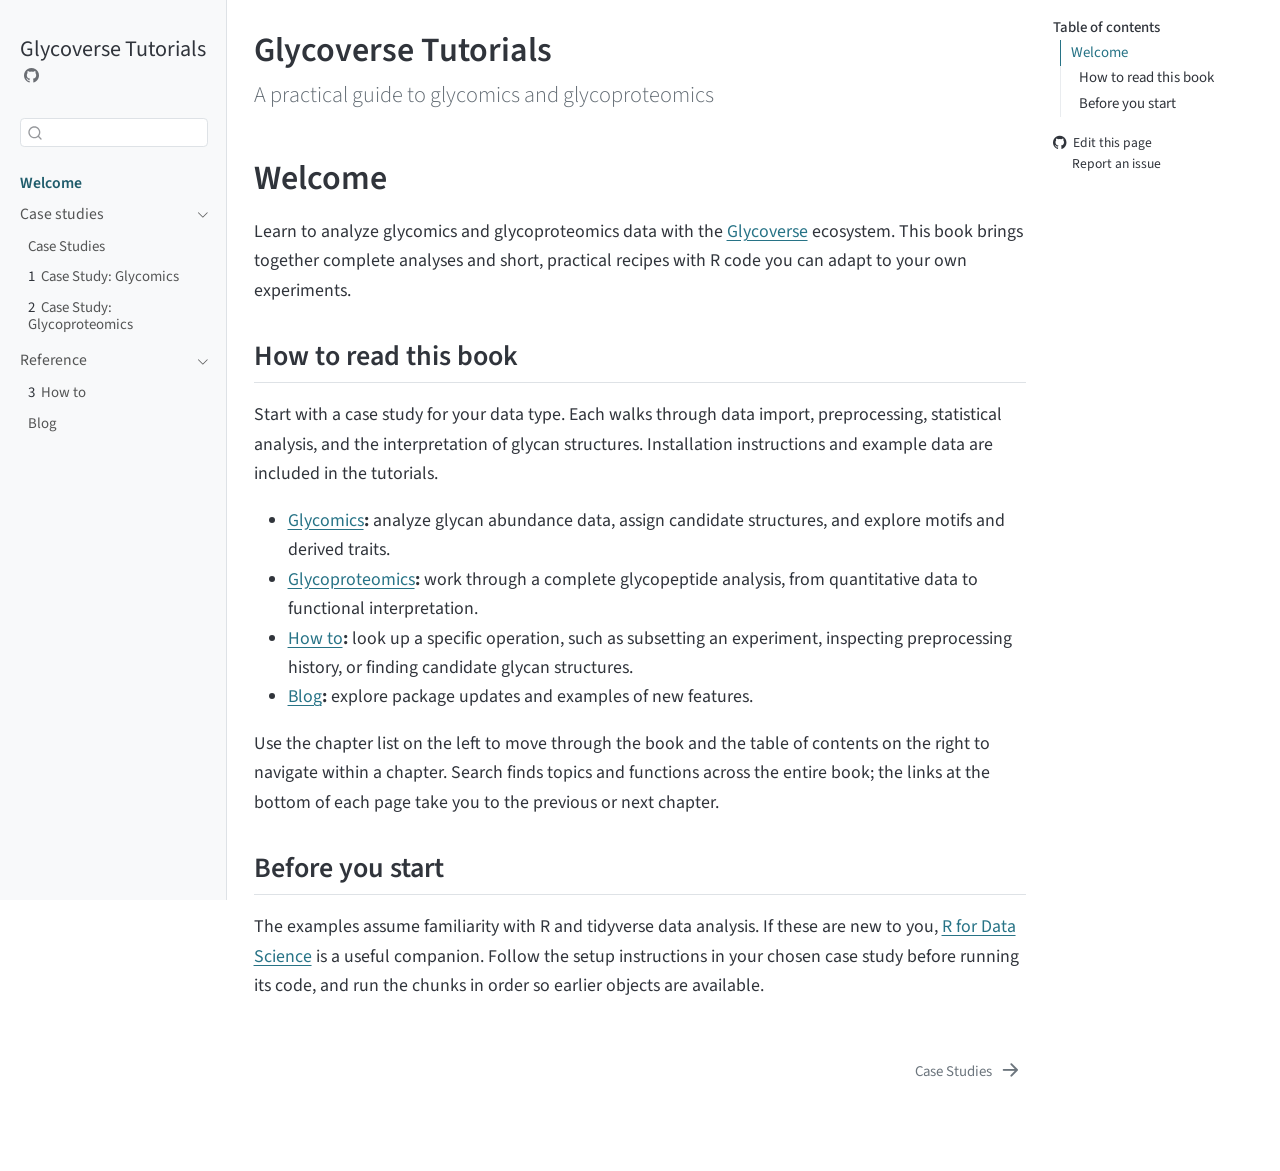
==== commit 8d2b5171: "feat: convert tutorials to a Quarto book" ====
--- a/docs/index.html
+++ b/docs/index.html
@@ -30,6 +30,7 @@
 <script src="site_libs/quarto-search/fuse.min.js"></script>
 <script src="site_libs/quarto-search/quarto-search.js"></script>
 <meta name="quarto:offset" content="./">
+<link href="./case-studies/index.html" rel="next">
 <script src="site_libs/quarto-html/quarto.js" type="module"></script>
 <script src="site_libs/quarto-html/tabsets/tabsets.js" type="module"></script>
 <script src="site_libs/quarto-html/axe/axe-check.js" type="module"></script>
@@ -40,13 +41,13 @@
 <link href="site_libs/quarto-html/quarto-syntax-highlighting-587c61ba64f3a5504c4d52d930310e48.css" rel="stylesheet" id="quarto-text-highlighting-styles">
 <script src="site_libs/bootstrap/bootstrap.min.js"></script>
 <link href="site_libs/bootstrap/bootstrap-icons.css" rel="stylesheet">
-<link href="site_libs/bootstrap/bootstrap-b3b235ae6ba71d6e5c2a90c00144237d.min.css" rel="stylesheet" append-hash="true" id="quarto-bootstrap" data-mode="light">
+<link href="site_libs/bootstrap/bootstrap-68a4ba8274cf32ebf416ef062241ecf4.min.css" rel="stylesheet" append-hash="true" id="quarto-bootstrap" data-mode="light">
 <script id="quarto-search-options" type="application/json">{
-  "location": "navbar",
+  "location": "sidebar",
   "copy-button": false,
   "collapse-after": 3,
-  "panel-placement": "end",
-  "type": "overlay",
+  "panel-placement": "start",
+  "type": "textbox",
   "limit": 50,
   "keyboard-shortcut": [
     "f",
@@ -72,64 +73,116 @@
 
 </head>
 
-<body class="nav-fixed quarto-light">
+<body class="nav-sidebar docked quarto-light">
 
 <div id="quarto-search-results"></div>
   <header id="quarto-header" class="headroom fixed-top">
-    <nav class="navbar navbar-expand-lg " data-bs-theme="dark">
-      <div class="navbar-container container-fluid">
-      <div class="navbar-brand-container mx-auto">
-    <a class="navbar-brand" href="./index.html">
-    <span class="navbar-title">Glycoverse Tutorials</span>
-    </a>
-  </div>
-            <div id="quarto-search" class="" title="Search"></div>
-          <button class="navbar-toggler" type="button" data-bs-toggle="collapse" data-bs-target="#navbarCollapse" aria-controls="navbarCollapse" role="menu" aria-expanded="false" aria-label="Toggle navigation" onclick="if (window.quartoToggleHeadroom) { window.quartoToggleHeadroom(); }">
-  <span class="navbar-toggler-icon"></span>
-</button>
-          <div class="collapse navbar-collapse" id="navbarCollapse">
-            <ul class="navbar-nav navbar-nav-scroll me-auto">
-  <li class="nav-item">
-    <a class="nav-link active" href="./index.html" aria-current="page"> 
-<span class="menu-text">Home</span></a>
-  </li>  
-  <li class="nav-item">
-    <a class="nav-link" href="./case-studies/index.html">
-<span class="menu-text">Case Studies</span></a>
-  </li>
-  <li class="nav-item">
-    <a class="nav-link" href="./how-to/index.html">
-<span class="menu-text">How to</span></a>
-  </li>
-  <li class="nav-item">
-    <a class="nav-link" href="./blog.html"> 
-<span class="menu-text">Blog</span></a>
-  </li>  
-</ul>
-            <ul class="navbar-nav navbar-nav-scroll ms-auto">
-  <li class="nav-item compact">
-    <a class="nav-link" href="https://github.com/glycoverse/glycoverse-tutorial"> <i class="bi bi-github" role="img">
-</i> 
-<span class="menu-text"></span></a>
-  </li>  
-</ul>
-          </div> <!-- /navcollapse -->
-            <div class="quarto-navbar-tools">
-</div>
-      </div> <!-- /container-fluid -->
-    </nav>
+  <nav class="quarto-secondary-nav">
+    <div class="container-fluid d-flex">
+      <button type="button" class="quarto-btn-toggle btn" data-bs-toggle="collapse" role="button" data-bs-target=".quarto-sidebar-collapse-item" aria-controls="quarto-sidebar" aria-expanded="false" aria-label="Toggle sidebar navigation" onclick="if (window.quartoToggleHeadroom) { window.quartoToggleHeadroom(); }">
+        <i class="bi bi-layout-text-sidebar-reverse"></i>
+      </button>
+        <nav class="quarto-page-breadcrumbs" aria-label="breadcrumb"><ol class="breadcrumb"><li class="breadcrumb-item"><a href="./index.html">Welcome</a></li></ol></nav>
+        <a class="flex-grow-1" role="navigation" data-bs-toggle="collapse" data-bs-target=".quarto-sidebar-collapse-item" aria-controls="quarto-sidebar" aria-expanded="false" aria-label="Toggle sidebar navigation" onclick="if (window.quartoToggleHeadroom) { window.quartoToggleHeadroom(); }">      
+        </a>
+      <button type="button" class="btn quarto-search-button" aria-label="Search" onclick="window.quartoOpenSearch();">
+        <i class="bi bi-search"></i>
+      </button>
+    </div>
+  </nav>
 </header>
 <!-- content -->
-<div id="quarto-content" class="quarto-container page-columns page-rows-contents page-layout-article page-navbar">
+<div id="quarto-content" class="quarto-container page-columns page-rows-contents page-layout-article">
 <!-- sidebar -->
+  <nav id="quarto-sidebar" class="sidebar collapse collapse-horizontal quarto-sidebar-collapse-item sidebar-navigation docked overflow-auto">
+    <div class="pt-lg-2 mt-2 text-left sidebar-header">
+    <div class="sidebar-title mb-0 py-0">
+      <a href="./">Glycoverse Tutorials</a> 
+        <div class="sidebar-tools-main">
+    <a href="https://github.com/glycoverse/glycoverse-tutorial" title="Source Code" class="quarto-navigation-tool px-1" aria-label="Source Code"><i class="bi bi-github"></i></a>
+</div>
+    </div>
+      </div>
+        <div class="mt-2 flex-shrink-0 align-items-center">
+        <div class="sidebar-search">
+        <div id="quarto-search" class="" title="Search"></div>
+        </div>
+        </div>
+    <div class="sidebar-menu-container"> 
+    <ul class="list-unstyled mt-1">
+        <li class="sidebar-item">
+  <div class="sidebar-item-container"> 
+  <a href="./index.html" class="sidebar-item-text sidebar-link active">
+ <span class="menu-text">Welcome</span></a>
+  </div>
+</li>
+        <li class="sidebar-item sidebar-item-section">
+      <div class="sidebar-item-container"> 
+            <a class="sidebar-item-text sidebar-link text-start" data-bs-toggle="collapse" data-bs-target="#quarto-sidebar-section-1" role="navigation" aria-expanded="true">
+ <span class="menu-text">Case studies</span></a>
+          <a class="sidebar-item-toggle text-start" data-bs-toggle="collapse" data-bs-target="#quarto-sidebar-section-1" role="navigation" aria-expanded="true" aria-label="Toggle section">
+            <i class="bi bi-chevron-right ms-2"></i>
+          </a> 
+      </div>
+      <ul id="quarto-sidebar-section-1" class="collapse list-unstyled sidebar-section depth1 show">  
+          <li class="sidebar-item">
+  <div class="sidebar-item-container"> 
+  <a href="./case-studies/index.html" class="sidebar-item-text sidebar-link">
+ <span class="menu-text">Case Studies</span></a>
+  </div>
+</li>
+          <li class="sidebar-item">
+  <div class="sidebar-item-container"> 
+  <a href="./tutorials/glycomics.html" class="sidebar-item-text sidebar-link">
+ <span class="menu-text"><span class="chapter-number">1</span>&nbsp; <span class="chapter-title">Case Study: Glycomics</span></span></a>
+  </div>
+</li>
+          <li class="sidebar-item">
+  <div class="sidebar-item-container"> 
+  <a href="./tutorials/glycoproteomics.html" class="sidebar-item-text sidebar-link">
+ <span class="menu-text"><span class="chapter-number">2</span>&nbsp; <span class="chapter-title">Case Study: Glycoproteomics</span></span></a>
+  </div>
+</li>
+      </ul>
+  </li>
+        <li class="sidebar-item sidebar-item-section">
+      <div class="sidebar-item-container"> 
+            <a class="sidebar-item-text sidebar-link text-start" data-bs-toggle="collapse" data-bs-target="#quarto-sidebar-section-2" role="navigation" aria-expanded="true">
+ <span class="menu-text">Reference</span></a>
+          <a class="sidebar-item-toggle text-start" data-bs-toggle="collapse" data-bs-target="#quarto-sidebar-section-2" role="navigation" aria-expanded="true" aria-label="Toggle section">
+            <i class="bi bi-chevron-right ms-2"></i>
+          </a> 
+      </div>
+      <ul id="quarto-sidebar-section-2" class="collapse list-unstyled sidebar-section depth1 show">  
+          <li class="sidebar-item">
+  <div class="sidebar-item-container"> 
+  <a href="./how-to/index.html" class="sidebar-item-text sidebar-link">
+ <span class="menu-text"><span class="chapter-number">3</span>&nbsp; <span class="chapter-title">How to</span></span></a>
+  </div>
+</li>
+          <li class="sidebar-item">
+  <div class="sidebar-item-container"> 
+  <a href="./blog.html" class="sidebar-item-text sidebar-link">
+ <span class="menu-text">Blog</span></a>
+  </div>
+</li>
+      </ul>
+  </li>
+    </ul>
+    </div>
+</nav>
+<div id="quarto-sidebar-glass" class="quarto-sidebar-collapse-item" data-bs-toggle="collapse" data-bs-target=".quarto-sidebar-collapse-item"></div>
 <!-- margin-sidebar -->
     <div id="quarto-margin-sidebar" class="sidebar margin-sidebar">
         <nav id="TOC" role="doc-toc" class="toc-active">
-    <h2 id="toc-title">On this page</h2>
+    <h2 id="toc-title">Table of contents</h2>
    
   <ul>
-  <li><a href="#case-studies" id="toc-case-studies" class="nav-link active" data-scroll-target="#case-studies">Case Studies</a></li>
-  <li><a href="#how-to" id="toc-how-to" class="nav-link" data-scroll-target="#how-to">How to</a></li>
+  <li><a href="#welcome" id="toc-welcome" class="nav-link active" data-scroll-target="#welcome">Welcome</a>
+  <ul class="collapse">
+  <li><a href="#how-to-read-this-book" id="toc-how-to-read-this-book" class="nav-link" data-scroll-target="#how-to-read-this-book">How to read this book</a></li>
+  <li><a href="#before-you-start" id="toc-before-you-start" class="nav-link" data-scroll-target="#before-you-start">Before you start</a></li>
+  </ul></li>
   </ul>
 <div class="toc-actions"><ul><li><a href="https://github.com/glycoverse/glycoverse-tutorial/edit/main/index.qmd" class="toc-action"><i class="bi bi-github"></i>Edit this page</a></li><li><a href="https://github.com/glycoverse/glycoverse-tutorial/issues/new" class="toc-action"><i class="bi empty"></i>Report an issue</a></li></ul></div></nav>
     </div>
@@ -139,6 +192,7 @@
 <header id="title-block-header" class="quarto-title-block default">
 <div class="quarto-title">
 <h1 class="title">Glycoverse Tutorials</h1>
+<p class="subtitle lead">A practical guide to glycomics and glycoproteomics</p>
 </div>
 
 
@@ -155,21 +209,26 @@
 </header>
 
 
-<p>Learn to analyze glycomics and glycoproteomics data with packages from the <a href="https://github.com/glycoverse">Glycoverse</a> ecosystem. Follow a complete case study or look up a specific task.</p>
-<section id="case-studies" class="level2">
-<h2 class="anchored" data-anchor-id="case-studies">Case Studies</h2>
-<p>Follow an end-to-end <a href="./case-studies/index.html">glycomics or glycoproteomics case study</a>.</p>
+<section id="welcome" class="level1 unnumbered">
+<h1 class="unnumbered">Welcome</h1>
+<p>Learn to analyze glycomics and glycoproteomics data with the <a href="https://github.com/glycoverse">Glycoverse</a> ecosystem. This book brings together complete analyses and short, practical recipes with R code you can adapt to your own experiments.</p>
+<section id="how-to-read-this-book" class="level2 unnumbered">
+<h2 class="unnumbered anchored" data-anchor-id="how-to-read-this-book">How to read this book</h2>
+<p>Start with a case study for your data type. Each walks through data import, preprocessing, statistical analysis, and the interpretation of glycan structures. Installation instructions and example data are included in the tutorials.</p>
+<ul>
+<li><strong><a href="./tutorials/glycomics.html">Glycomics</a>:</strong> analyze glycan abundance data, assign candidate structures, and explore motifs and derived traits.</li>
+<li><strong><a href="./tutorials/glycoproteomics.html">Glycoproteomics</a>:</strong> work through a complete glycopeptide analysis, from quantitative data to functional interpretation.</li>
+<li><strong><a href="./how-to/index.html">How to</a>:</strong> look up a specific operation, such as subsetting an experiment, inspecting preprocessing history, or finding candidate glycan structures.</li>
+<li><strong><a href="./blog.html">Blog</a>:</strong> explore package updates and examples of new features.</li>
+</ul>
+<p>Use the chapter list on the left to move through the book and the table of contents on the right to navigate within a chapter. Search finds topics and functions across the entire book; the links at the bottom of each page take you to the previous or next chapter.</p>
 </section>
-<section id="how-to" class="level2">
-<h2 class="anchored" data-anchor-id="how-to">How to</h2>
-<p>Short, task-focused recipes with copyable R code.</p>
-<ul>
-<li><a href="./how-to/index.html#subset-an-experiment">Subset an experiment</a></li>
-<li><a href="./how-to/index.html#inspect-preprocessing-history">Inspect preprocessing history</a></li>
-<li><a href="./how-to/index.html#infer-a-candidate-structure-from-a-glycan-composition">Infer a candidate structure from a glycan composition</a></li>
-</ul>
-
-
+<section id="before-you-start" class="level2 unnumbered">
+<h2 class="unnumbered anchored" data-anchor-id="before-you-start">Before you start</h2>
+<p>The examples assume familiarity with R and tidyverse data analysis. If these are new to you, <a href="https://r4ds.hadley.nz/">R for Data Science</a> is a useful companion. Follow the setup instructions in your chosen case study before running its code, and run the chunks in order so earlier objects are available.</p>
+
+
+</section>
 </section>
 
 </main> <!-- /main -->
@@ -260,6 +319,11 @@
           if (link.dataset.originalHref !== undefined) {
             link.href = link.dataset.originalHref;
           }
+            // target, if specified
+            link.setAttribute("target", "_blank");
+            if (link.getAttribute("rel") === null) {
+              link.setAttribute("rel", "noopener");
+            }
         }
       }
     function tippyHover(el, contentFn, onTriggerFn, onUntriggerFn) {
@@ -573,6 +637,15 @@
     }
   });
   </script>
+<nav class="page-navigation">
+  <div class="nav-page nav-page-previous">
+  </div>
+  <div class="nav-page nav-page-next">
+      <a href="./case-studies/index.html" class="pagination-link" aria-label="Case Studies">
+        <span class="nav-page-text">Case Studies</span> <i class="bi bi-arrow-right-short"></i>
+      </a>
+  </div>
+</nav>
 </div> <!-- /content -->
 
 
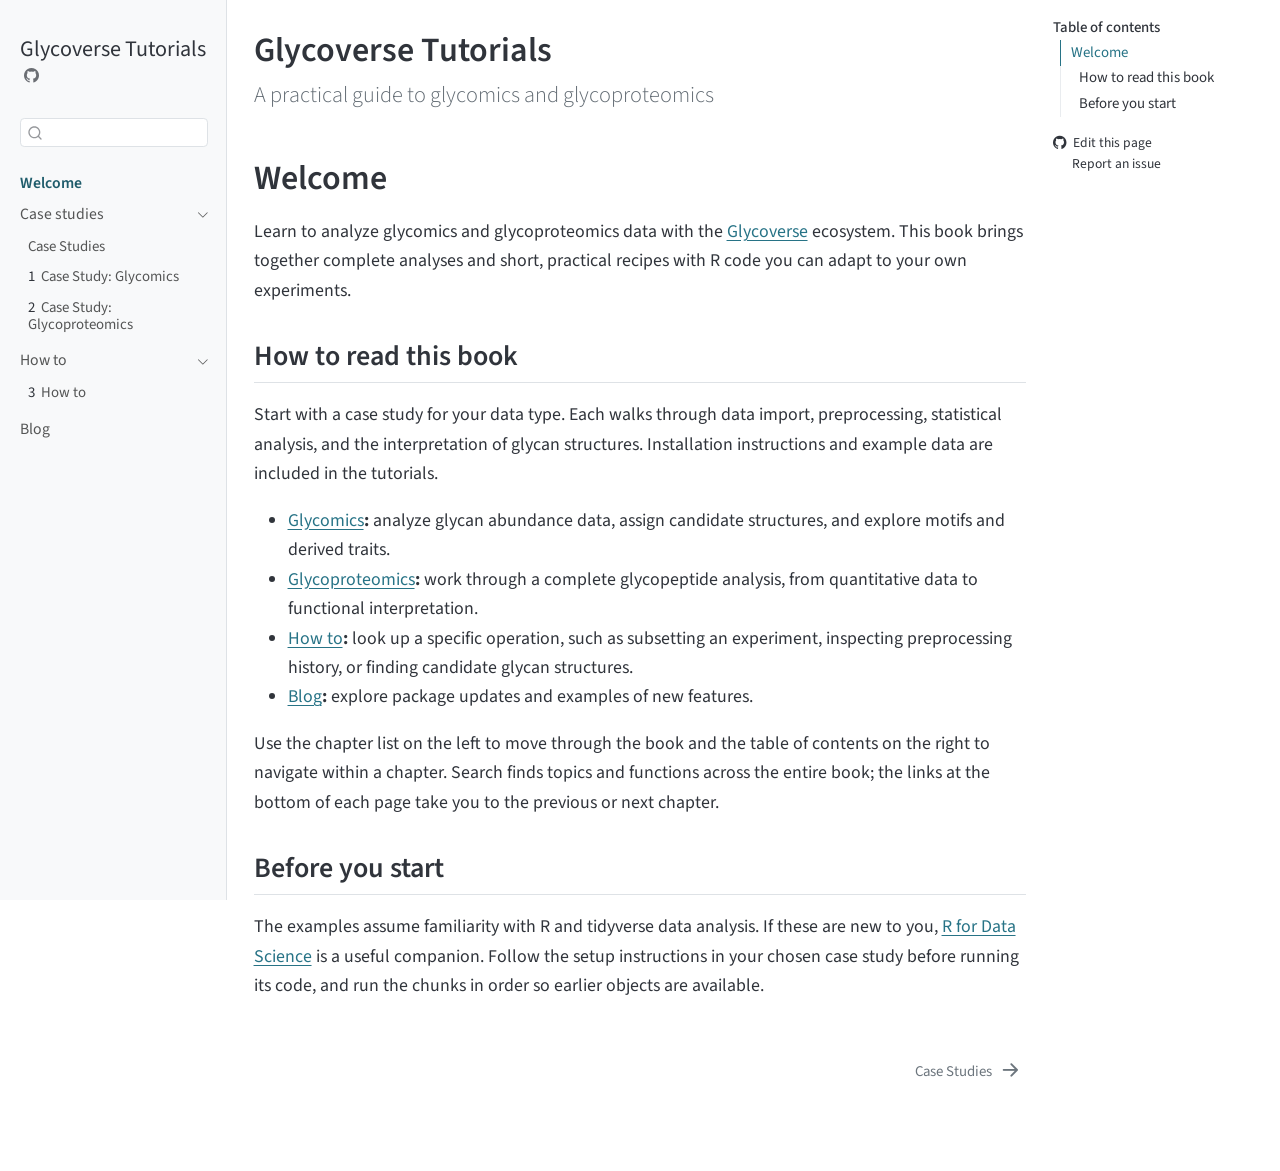
==== commit da383ffd: "fix: make how-to a peer of case studies" ====
--- a/docs/index.html
+++ b/docs/index.html
@@ -148,7 +148,7 @@
         <li class="sidebar-item sidebar-item-section">
       <div class="sidebar-item-container"> 
             <a class="sidebar-item-text sidebar-link text-start" data-bs-toggle="collapse" data-bs-target="#quarto-sidebar-section-2" role="navigation" aria-expanded="true">
- <span class="menu-text">Reference</span></a>
+ <span class="menu-text">How to</span></a>
           <a class="sidebar-item-toggle text-start" data-bs-toggle="collapse" data-bs-target="#quarto-sidebar-section-2" role="navigation" aria-expanded="true" aria-label="Toggle section">
             <i class="bi bi-chevron-right ms-2"></i>
           </a> 
@@ -160,14 +160,14 @@
  <span class="menu-text"><span class="chapter-number">3</span>&nbsp; <span class="chapter-title">How to</span></span></a>
   </div>
 </li>
-          <li class="sidebar-item">
+      </ul>
+  </li>
+        <li class="sidebar-item">
   <div class="sidebar-item-container"> 
   <a href="./blog.html" class="sidebar-item-text sidebar-link">
  <span class="menu-text">Blog</span></a>
   </div>
 </li>
-      </ul>
-  </li>
     </ul>
     </div>
 </nav>
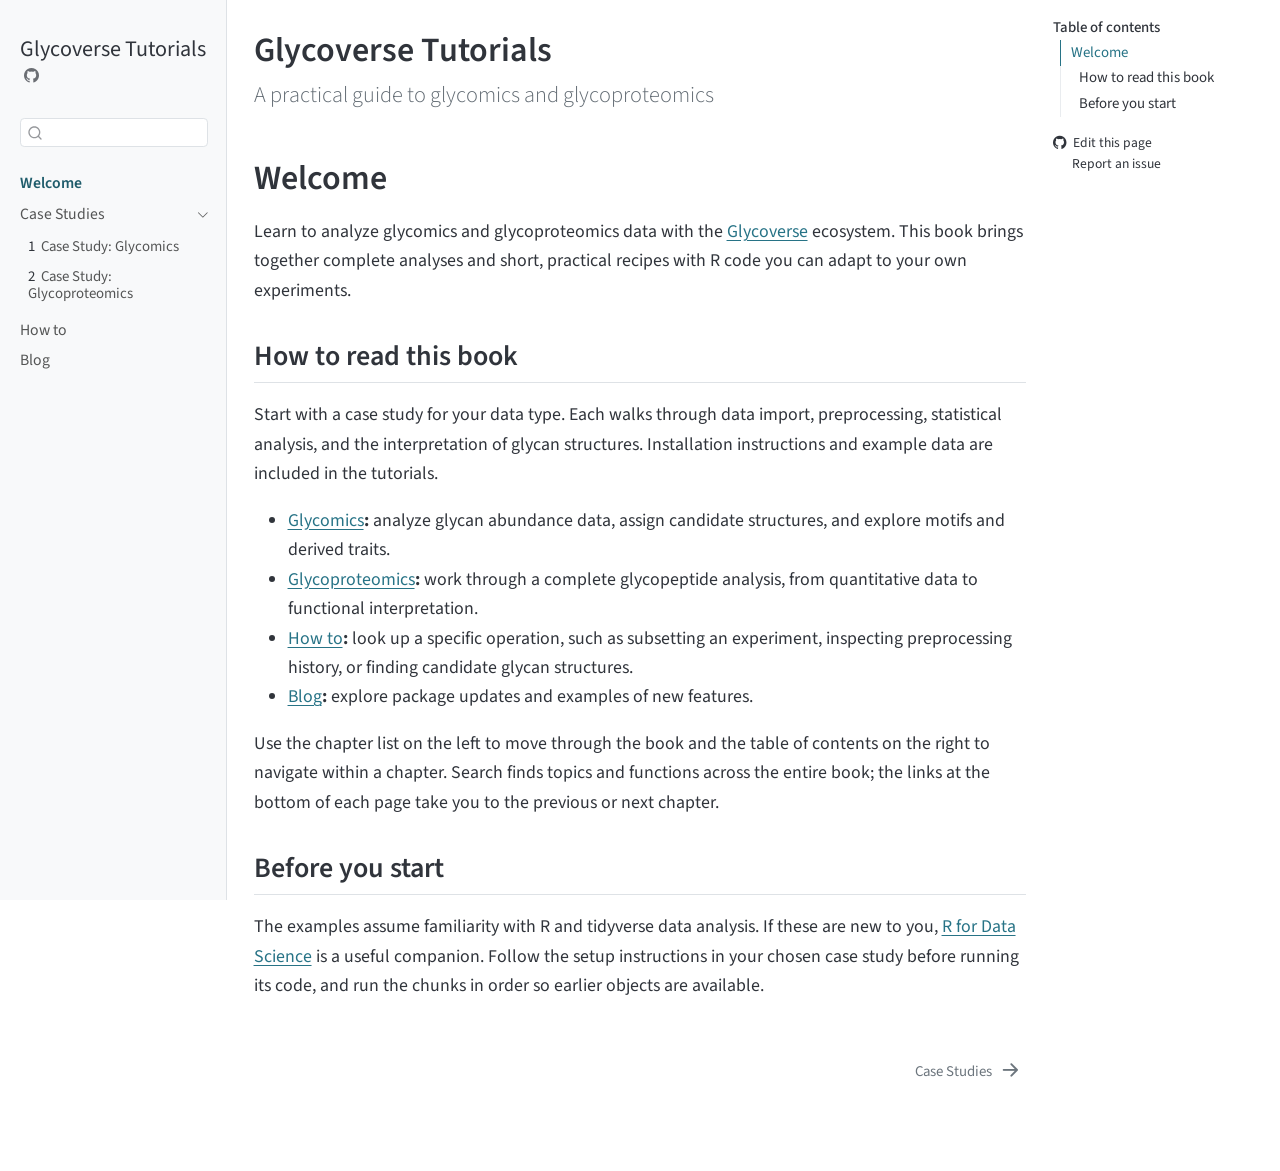
==== commit 4168b609: "fix: remove duplicate book navigation headings" ====
--- a/docs/index.html
+++ b/docs/index.html
@@ -118,8 +118,8 @@
 </li>
         <li class="sidebar-item sidebar-item-section">
       <div class="sidebar-item-container"> 
-            <a class="sidebar-item-text sidebar-link text-start" data-bs-toggle="collapse" data-bs-target="#quarto-sidebar-section-1" role="navigation" aria-expanded="true">
- <span class="menu-text">Case studies</span></a>
+            <a href="./case-studies/index.html" class="sidebar-item-text sidebar-link">
+ <span class="menu-text">Case Studies</span></a>
           <a class="sidebar-item-toggle text-start" data-bs-toggle="collapse" data-bs-target="#quarto-sidebar-section-1" role="navigation" aria-expanded="true" aria-label="Toggle section">
             <i class="bi bi-chevron-right ms-2"></i>
           </a> 
@@ -127,12 +127,6 @@
       <ul id="quarto-sidebar-section-1" class="collapse list-unstyled sidebar-section depth1 show">  
           <li class="sidebar-item">
   <div class="sidebar-item-container"> 
-  <a href="./case-studies/index.html" class="sidebar-item-text sidebar-link">
- <span class="menu-text">Case Studies</span></a>
-  </div>
-</li>
-          <li class="sidebar-item">
-  <div class="sidebar-item-container"> 
   <a href="./tutorials/glycomics.html" class="sidebar-item-text sidebar-link">
  <span class="menu-text"><span class="chapter-number">1</span>&nbsp; <span class="chapter-title">Case Study: Glycomics</span></span></a>
   </div>
@@ -145,23 +139,12 @@
 </li>
       </ul>
   </li>
-        <li class="sidebar-item sidebar-item-section">
-      <div class="sidebar-item-container"> 
-            <a class="sidebar-item-text sidebar-link text-start" data-bs-toggle="collapse" data-bs-target="#quarto-sidebar-section-2" role="navigation" aria-expanded="true">
- <span class="menu-text">How to</span></a>
-          <a class="sidebar-item-toggle text-start" data-bs-toggle="collapse" data-bs-target="#quarto-sidebar-section-2" role="navigation" aria-expanded="true" aria-label="Toggle section">
-            <i class="bi bi-chevron-right ms-2"></i>
-          </a> 
-      </div>
-      <ul id="quarto-sidebar-section-2" class="collapse list-unstyled sidebar-section depth1 show">  
-          <li class="sidebar-item">
+        <li class="sidebar-item">
   <div class="sidebar-item-container"> 
   <a href="./how-to/index.html" class="sidebar-item-text sidebar-link">
- <span class="menu-text"><span class="chapter-number">3</span>&nbsp; <span class="chapter-title">How to</span></span></a>
+ <span class="menu-text">How to</span></a>
   </div>
 </li>
-      </ul>
-  </li>
         <li class="sidebar-item">
   <div class="sidebar-item-container"> 
   <a href="./blog.html" class="sidebar-item-text sidebar-link">
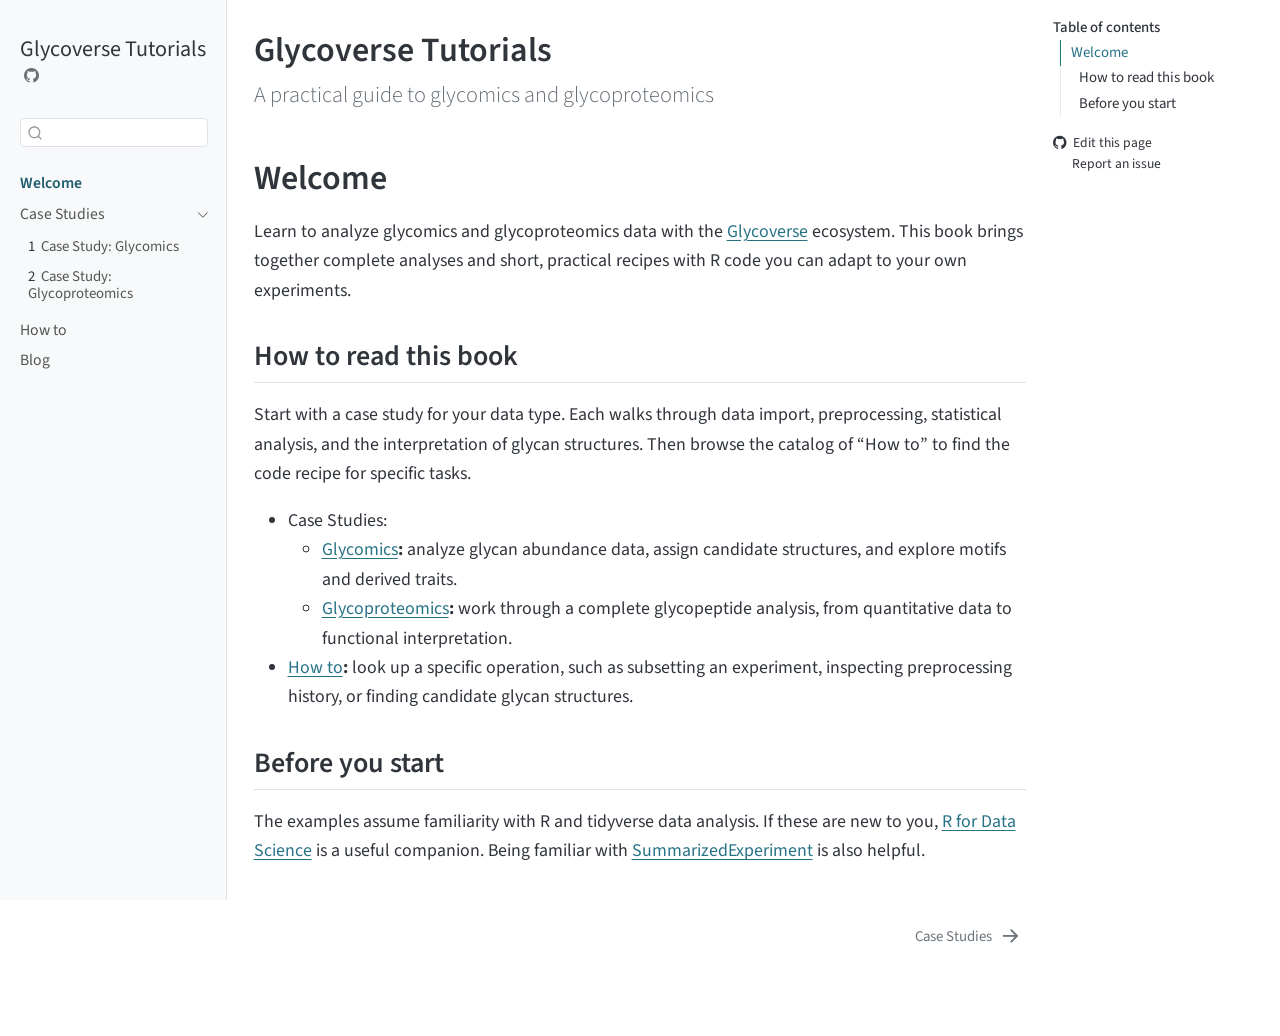
==== commit 6a8e35d2: "docs: update index page" ====
--- a/docs/index.html
+++ b/docs/index.html
@@ -197,18 +197,19 @@
 <p>Learn to analyze glycomics and glycoproteomics data with the <a href="https://github.com/glycoverse">Glycoverse</a> ecosystem. This book brings together complete analyses and short, practical recipes with R code you can adapt to your own experiments.</p>
 <section id="how-to-read-this-book" class="level2 unnumbered">
 <h2 class="unnumbered anchored" data-anchor-id="how-to-read-this-book">How to read this book</h2>
-<p>Start with a case study for your data type. Each walks through data import, preprocessing, statistical analysis, and the interpretation of glycan structures. Installation instructions and example data are included in the tutorials.</p>
+<p>Start with a case study for your data type. Each walks through data import, preprocessing, statistical analysis, and the interpretation of glycan structures. Then browse the catalog of “How to” to find the code recipe for specific tasks.</p>
+<ul>
+<li>Case Studies:
 <ul>
 <li><strong><a href="./tutorials/glycomics.html">Glycomics</a>:</strong> analyze glycan abundance data, assign candidate structures, and explore motifs and derived traits.</li>
 <li><strong><a href="./tutorials/glycoproteomics.html">Glycoproteomics</a>:</strong> work through a complete glycopeptide analysis, from quantitative data to functional interpretation.</li>
+</ul></li>
 <li><strong><a href="./how-to/index.html">How to</a>:</strong> look up a specific operation, such as subsetting an experiment, inspecting preprocessing history, or finding candidate glycan structures.</li>
-<li><strong><a href="./blog.html">Blog</a>:</strong> explore package updates and examples of new features.</li>
 </ul>
-<p>Use the chapter list on the left to move through the book and the table of contents on the right to navigate within a chapter. Search finds topics and functions across the entire book; the links at the bottom of each page take you to the previous or next chapter.</p>
 </section>
 <section id="before-you-start" class="level2 unnumbered">
 <h2 class="unnumbered anchored" data-anchor-id="before-you-start">Before you start</h2>
-<p>The examples assume familiarity with R and tidyverse data analysis. If these are new to you, <a href="https://r4ds.hadley.nz/">R for Data Science</a> is a useful companion. Follow the setup instructions in your chosen case study before running its code, and run the chunks in order so earlier objects are available.</p>
+<p>The examples assume familiarity with R and tidyverse data analysis. If these are new to you, <a href="https://r4ds.hadley.nz/">R for Data Science</a> is a useful companion. Being familiar with <a href="https://bioconductor.org/packages/release/bioc/html/SummarizedExperiment.html">SummarizedExperiment</a> is also helpful.</p>
 
 
 </section>
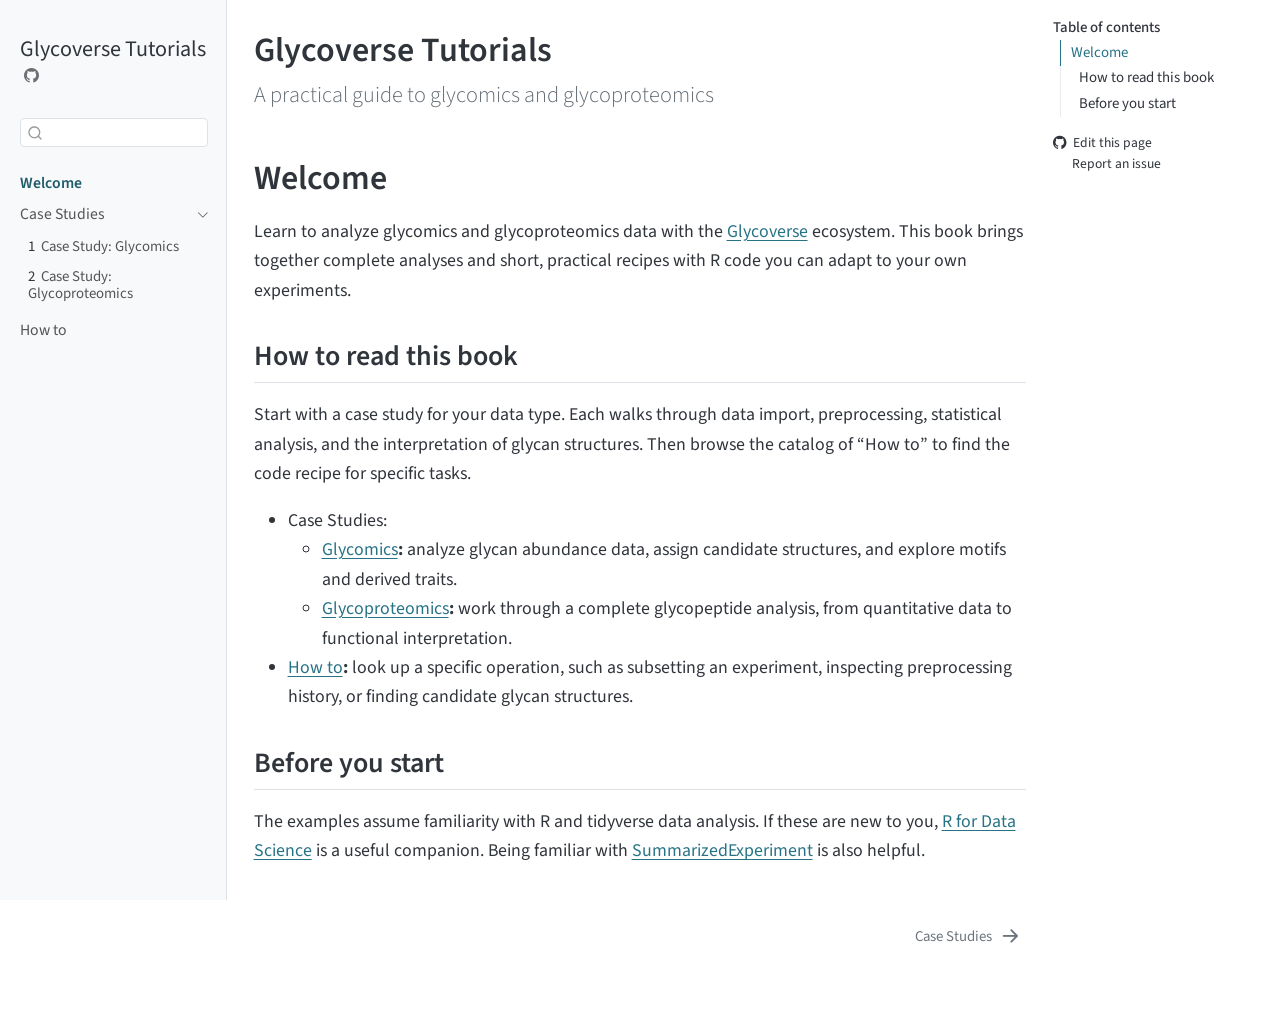
==== commit 0e5806a7: "chore: remove blog from tutorial site" ====
--- a/docs/index.html
+++ b/docs/index.html
@@ -145,12 +145,6 @@
  <span class="menu-text">How to</span></a>
   </div>
 </li>
-        <li class="sidebar-item">
-  <div class="sidebar-item-container"> 
-  <a href="./blog.html" class="sidebar-item-text sidebar-link">
- <span class="menu-text">Blog</span></a>
-  </div>
-</li>
     </ul>
     </div>
 </nav>
